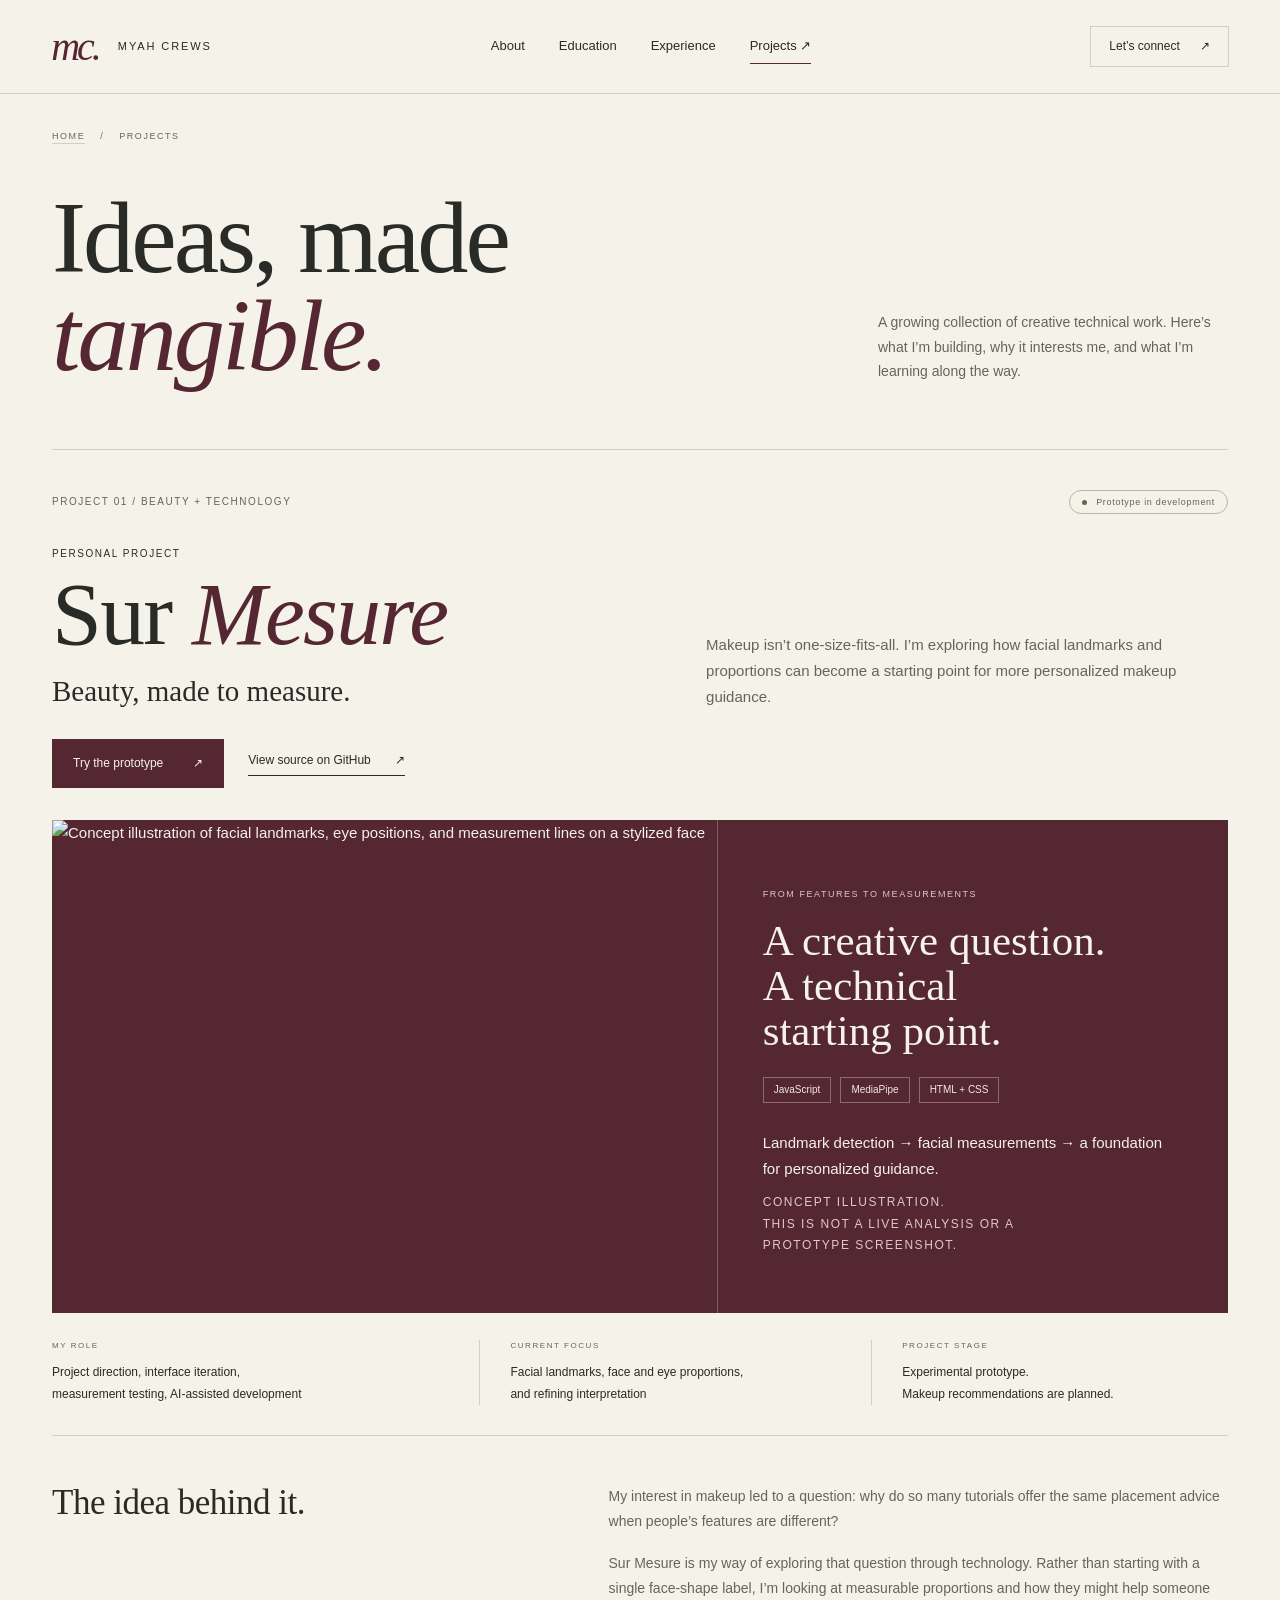
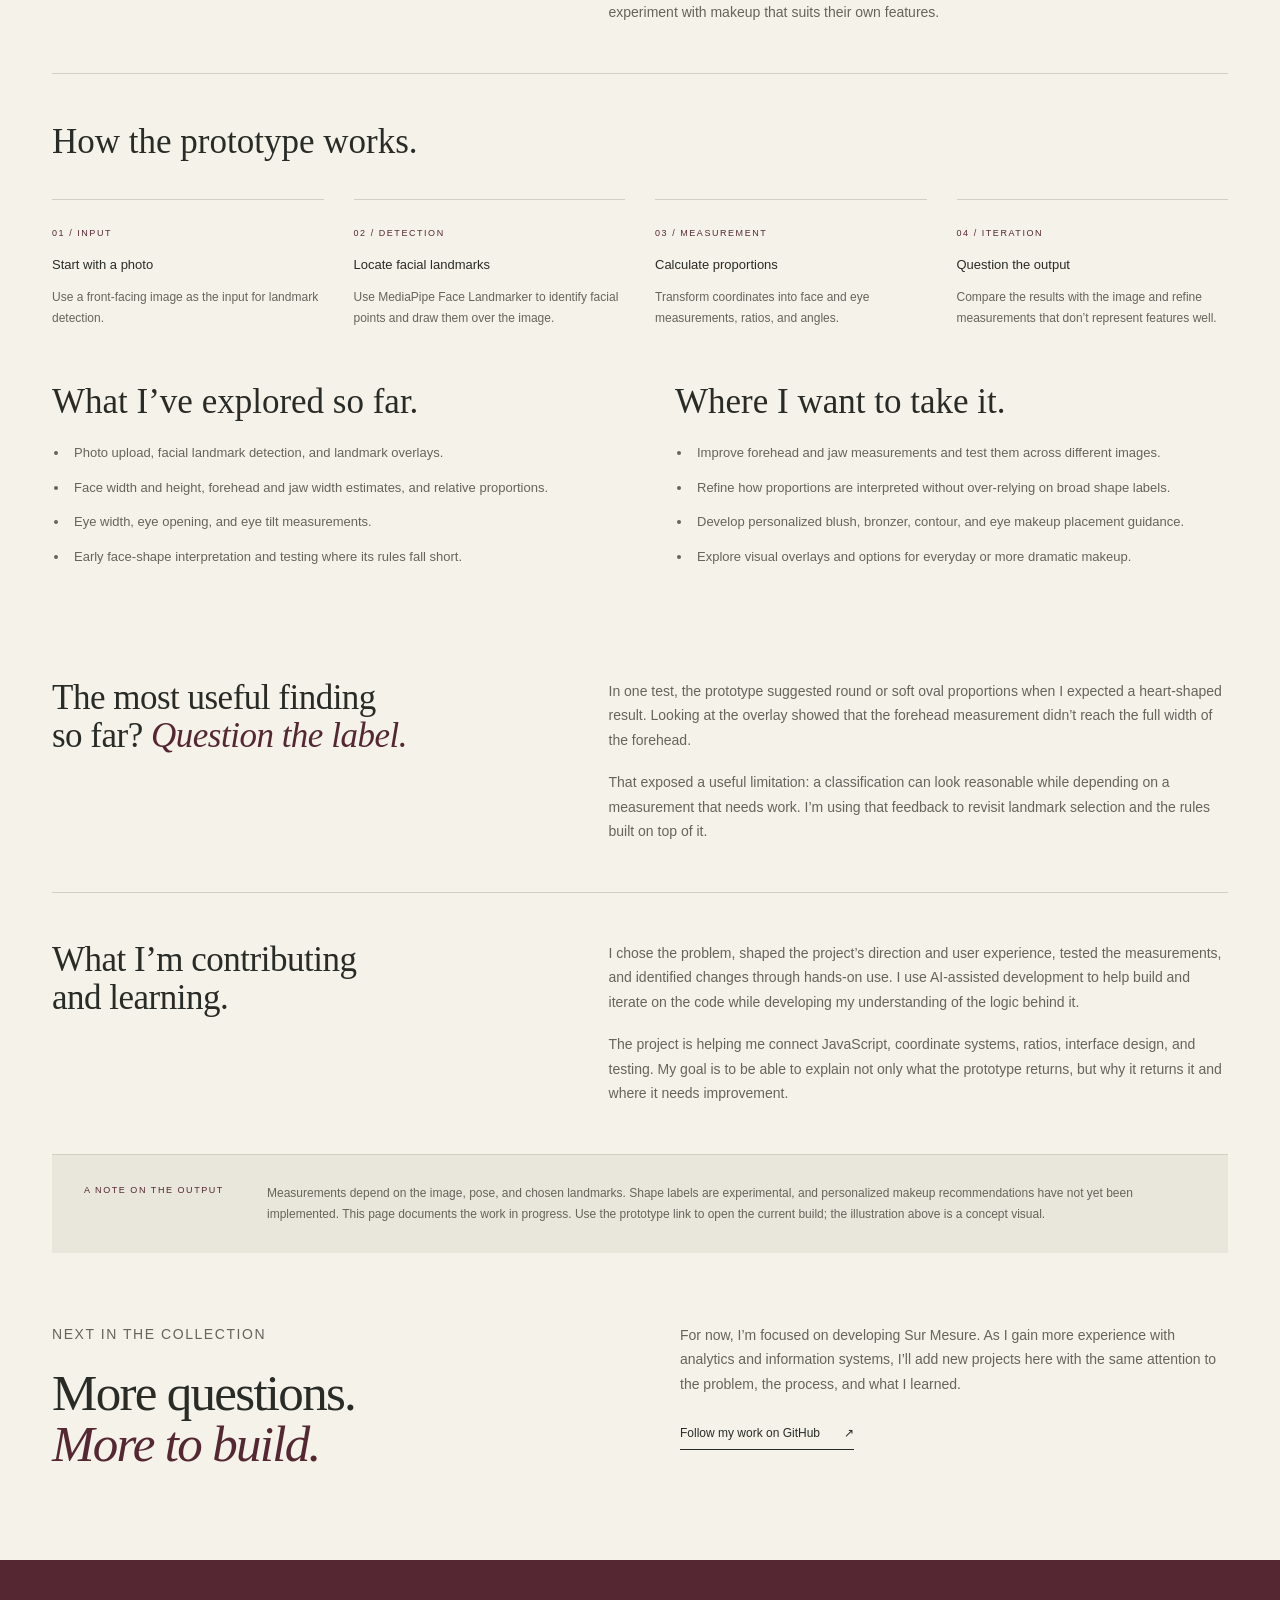
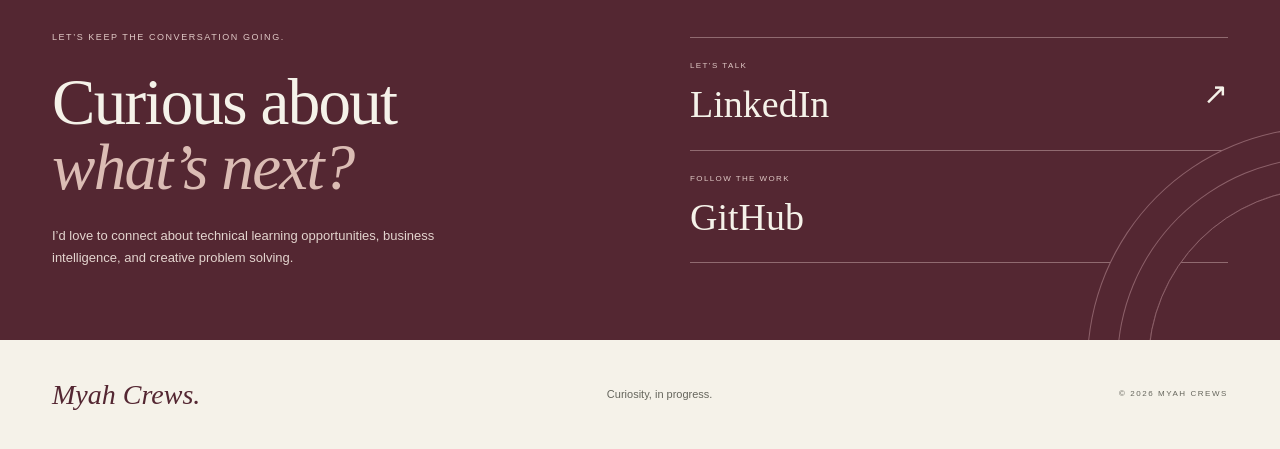
==== projects.html @ 81700fbe "Add files via upload" ====
<!doctype html>
<html lang="en">
<head>
  <meta charset="utf-8"><meta name="viewport" content="width=device-width, initial-scale=1"><meta name="theme-color" content="#542732">
  <title>Projects | Myah Crews</title>
  <meta name="description" content="Explore Sur Mesure, Myah Crews’s developing makeup analyzer, and the ideas, facial measurement work, and learning behind this creative technical project.">
  <meta property="og:title" content="Projects | Myah Crews"><meta property="og:description" content="Creative interests, technical experiments, and the thinking behind the work. Start with Sur Mesure, a personalized makeup analyzer in development."><meta property="og:type" content="website"><meta property="og:url" content="https://www.myahcrews.com/projects.html">
  <link rel="canonical" href="https://www.myahcrews.com/projects.html"><link rel="icon" type="image/svg+xml" href="assets/favicon.svg"><link rel="stylesheet" href="style.css">
</head>
<body>
  <a class="skip-link" href="#main">Skip to content</a>
  <header class="site-header"><a class="brand" href="index.html" aria-label="Myah Crews home"><span class="monogram" aria-hidden="true">mc.</span><span>MYAH CREWS</span></a><nav aria-label="Main navigation"><a href="index.html#about">About</a><a href="index.html#education">Education</a><a href="index.html#experience">Experience</a><a href="projects.html" aria-current="page">Projects <span aria-hidden="true">↗</span></a></nav><a class="header-connect" href="https://www.linkedin.com/in/myah-crews" target="_blank" rel="noopener noreferrer">Let’s connect <span aria-hidden="true">↗</span><span class="sr-only"> on LinkedIn (opens in a new tab)</span></a></header>
  <main id="main">
    <section class="projects-intro section-shell" aria-labelledby="projects-title"><div class="breadcrumbs"><a href="index.html">HOME</a><span aria-hidden="true">/</span><span>PROJECTS</span></div><div class="projects-intro-row"><h1 id="projects-title">Ideas, made<br><em>tangible.</em></h1><p>A growing collection of creative technical work. Here’s what I’m building, why it interests me, and what I’m learning along the way.</p></div></section>
    <article id="sur-mesure" class="project-detail section-shell" aria-labelledby="project-title">
      <div class="project-index"><span>PROJECT 01 / BEAUTY + TECHNOLOGY</span><span class="status"><span aria-hidden="true"></span>Prototype in development</span></div>
      <div class="project-detail-head"><div><p class="eyebrow">PERSONAL PROJECT</p><h2 id="project-title">Sur <em>Mesure</em></h2><p class="project-subtitle">Beauty, made to measure.</p></div><p>Makeup isn’t one-size-fits-all. I’m exploring how facial landmarks and proportions can become a starting point for more personalized makeup guidance.</p></div>
      <div class="project-actions project-launch"><a class="button button-dark" href="https://myahcrews.github.io/sur-measure/" target="_blank" rel="noopener noreferrer">Try the prototype <span aria-hidden="true">&#8599;</span><span class="sr-only"> (opens in a new tab)</span></a><a class="text-link" href="https://github.com/myahcrews/sur-measure" target="_blank" rel="noopener noreferrer">View source on GitHub <span aria-hidden="true">&#8599;</span><span class="sr-only"> (opens in a new tab)</span></a></div>
      <div class="case-visual"><img src="assets/face-study.svg" alt="Concept illustration of facial landmarks, eye positions, and measurement lines on a stylized face" width="620" height="460"><div class="case-visual-copy"><p class="eyebrow">FROM FEATURES TO MEASUREMENTS</p><h3>A creative question.<br>A technical<br>starting point.</h3><div class="tags" aria-label="Technologies"><span>JavaScript</span><span>MediaPipe</span><span>HTML + CSS</span></div><p>Landmark detection → facial measurements → a foundation for personalized guidance.</p><p class="visual-footnote">CONCEPT ILLUSTRATION.<br>THIS IS NOT A LIVE ANALYSIS OR A PROTOTYPE SCREENSHOT.</p></div></div>
      <dl class="project-overview"><div><dt>MY ROLE</dt><dd>Project direction, interface iteration,<br>measurement testing, AI-assisted development</dd></div><div><dt>CURRENT FOCUS</dt><dd>Facial landmarks, face and eye proportions,<br>and refining interpretation</dd></div><div><dt>PROJECT STAGE</dt><dd>Experimental prototype.<br>Makeup recommendations are planned.</dd></div></dl>
      <section class="case-section" aria-labelledby="why-title"><h3 id="why-title">The idea behind it.</h3><div><p>My interest in makeup led to a question: why do so many tutorials offer the same placement advice when people’s features are different?</p><p>Sur Mesure is my way of exploring that question through technology. Rather than starting with a single face-shape label, I’m looking at measurable proportions and how they might help someone experiment with makeup that suits their own features.</p></div></section>
      <section class="case-process" aria-labelledby="process-title"><h3 id="process-title">How the prototype works.</h3><ol class="process"><li class="process-step"><span>01 / INPUT</span><h4>Start with a photo</h4><p>Use a front-facing image as the input for landmark detection.</p></li><li class="process-step"><span>02 / DETECTION</span><h4>Locate facial landmarks</h4><p>Use MediaPipe Face Landmarker to identify facial points and draw them over the image.</p></li><li class="process-step"><span>03 / MEASUREMENT</span><h4>Calculate proportions</h4><p>Transform coordinates into face and eye measurements, ratios, and angles.</p></li><li class="process-step"><span>04 / ITERATION</span><h4>Question the output</h4><p>Compare the results with the image and refine measurements that don’t represent features well.</p></li></ol></section>
      <div class="case-columns"><section aria-labelledby="current-title"><h3 id="current-title">What I’ve explored so far.</h3><ul><li>Photo upload, facial landmark detection, and landmark overlays.</li><li>Face width and height, forehead and jaw width estimates, and relative proportions.</li><li>Eye width, eye opening, and eye tilt measurements.</li><li>Early face-shape interpretation and testing where its rules fall short.</li></ul></section><section aria-labelledby="next-title"><h3 id="next-title">Where I want to take it.</h3><ul><li>Improve forehead and jaw measurements and test them across different images.</li><li>Refine how proportions are interpreted without over-relying on broad shape labels.</li><li>Develop personalized blush, bronzer, contour, and eye makeup placement guidance.</li><li>Explore visual overlays and options for everyday or more dramatic makeup.</li></ul></section></div>
      <section class="case-section" aria-labelledby="learning-title"><h3 id="learning-title">The most useful finding<br>so far? <em>Question the label.</em></h3><div><p>In one test, the prototype suggested round or soft oval proportions when I expected a heart-shaped result. Looking at the overlay showed that the forehead measurement didn’t reach the full width of the forehead.</p><p>That exposed a useful limitation: a classification can look reasonable while depending on a measurement that needs work. I’m using that feedback to revisit landmark selection and the rules built on top of it.</p></div></section>
      <section class="case-section" aria-labelledby="contribution-title"><h3 id="contribution-title">What I’m contributing<br>and learning.</h3><div><p>I chose the problem, shaped the project’s direction and user experience, tested the measurements, and identified changes through hands-on use. I use AI-assisted development to help build and iterate on the code while developing my understanding of the logic behind it.</p><p>The project is helping me connect JavaScript, coordinate systems, ratios, interface design, and testing. My goal is to be able to explain not only what the prototype returns, but why it returns it and where it needs improvement.</p></div></section>
      <aside class="case-note" aria-label="Project limitations"><span class="note-label">A NOTE ON THE OUTPUT</span><p>Measurements depend on the image, pose, and chosen landmarks. Shape labels are experimental, and personalized makeup recommendations have not yet been implemented. This page documents the work in progress. Use the prototype link to open the current build; the illustration above is a concept visual.</p></aside>
    </article>
    <section class="project-next section-shell" aria-labelledby="future-title"><div><p class="eyebrow">NEXT IN THE COLLECTION</p><h2 id="future-title">More questions.<br><em>More to build.</em></h2></div><div><p>For now, I’m focused on developing Sur Mesure. As I gain more experience with analytics and information systems, I’ll add new projects here with the same attention to the problem, the process, and what I learned.</p><a class="text-link" href="https://github.com/myahcrews" target="_blank" rel="noopener noreferrer">Follow my work on GitHub <span aria-hidden="true">↗</span><span class="sr-only"> (opens in a new tab)</span></a></div></section>
    <section class="contact projects-contact" aria-labelledby="connect-title"><div class="section-shell contact-grid"><div><p class="eyebrow">LET’S KEEP THE CONVERSATION GOING.</p><h2 id="connect-title">Curious about<br><em>what’s next?</em></h2><p>I’d love to connect about technical learning opportunities, business intelligence, and creative problem solving.</p></div><div class="contact-links"><a href="https://www.linkedin.com/in/myah-crews" target="_blank" rel="noopener noreferrer"><span><small>LET’S TALK</small>LinkedIn</span><span aria-hidden="true">↗</span><span class="sr-only"> (opens in a new tab)</span></a><a href="https://github.com/myahcrews" target="_blank" rel="noopener noreferrer"><span><small>FOLLOW THE WORK</small>GitHub</span><span aria-hidden="true">↗</span><span class="sr-only"> (opens in a new tab)</span></a></div></div></section>
  </main>
  <footer class="site-footer section-shell"><a href="index.html" class="footer-name">Myah Crews.</a><p>Curiosity, in progress.</p><span>© 2026 MYAH CREWS</span></footer>
</body>
</html>
---- style.css ----
@font-face{font-family:Editorial;src:url('assets/editorial-regular.ttf') format('truetype');font-weight:500;font-style:normal;font-display:swap}
@font-face{font-family:Editorial;src:url('assets/editorial-italic.ttf') format('truetype');font-weight:500;font-style:italic;font-display:swap}
@font-face{font-family:DMSans;src:url('assets/dm-sans.ttf') format('truetype');font-weight:400;font-style:normal;font-display:swap}
:root{--paper:#f5f2e9;--ink:#292b27;--wine:#542732;--wine-dark:#3e1d26;--olive:#616748;--muted:#65655c;--line:#d2d0c3;--serif:Editorial,Georgia,serif;--sans:DMSans,'Helvetica Neue',Arial,sans-serif}
*{box-sizing:border-box}html{scroll-behavior:smooth;scroll-padding-top:110px}body{margin:0;background:var(--paper);color:var(--ink);font-family:var(--sans);font-size:15px;line-height:1.75;-webkit-font-smoothing:antialiased}a{color:inherit;text-decoration:none}a:focus-visible,summary:focus-visible{outline:3px solid var(--olive);outline-offset:6px}::selection{background:var(--wine);color:var(--paper)}img{display:block;max-width:100%;height:auto}h1,h2,h3,h4,p,figure{margin:0}h1,h2,h3{font-family:var(--serif);font-weight:500;line-height:1}h2{font-size:clamp(42px,4.6vw,66px);letter-spacing:-1.7px}h2 em,h3 em{color:var(--wine);font-weight:500}p+p{margin-top:18px}em{font-weight:500}.section-shell{width:min(1240px,calc(100% - 104px));margin-inline:auto}.section-space{padding-block:100px}.eyebrow,.section-kicker,.edition,.art-topline,.art-caption-note,.hero-bottomline,.intro-label,.education-strip dt,.preview-bar,.visual-footnote,.status,.tags,.row-number,.site-footer>span,.project-overview dt,.process-step>span,.note-label,.breadcrumbs,.project-index{font-size:10px;letter-spacing:1.55px;font-weight:400;line-height:1.6}.skip-link{position:fixed;left:24px;top:-80px;background:var(--wine);color:var(--paper);padding:12px 24px;z-index:100}.skip-link:focus{top:16px}.sr-only{position:absolute;width:1px;height:1px;padding:0;margin:-1px;overflow:hidden;clip:rect(0,0,0,0);white-space:nowrap;border:0}
.site-header{min-height:94px;padding:18px 4%;border-bottom:1px solid var(--line);display:flex;align-items:center;justify-content:space-between;gap:28px;background:var(--paper)}.brand{display:flex;gap:19px;align-items:center;font-size:11px;letter-spacing:1.9px;white-space:nowrap}.monogram{font-family:var(--serif);font-style:italic;font-size:40px;letter-spacing:-3px;color:var(--wine);line-height:1}.site-header nav{display:flex;gap:34px;font-size:13px}.site-header nav a{position:relative}.site-header nav a:after{content:'';position:absolute;bottom:-6px;left:0;width:0;height:1px;background:var(--wine);transition:width .2s}.site-header nav a:hover:after,.site-header nav a[aria-current=page]:after{width:100%}.header-connect{font-size:12px;border:1px solid var(--line);padding:9px 18px;display:flex;gap:20px;align-items:center}.header-connect:hover{border-color:var(--wine);color:var(--wine)}
.hero{padding-top:27px}.hero-topline{display:flex;justify-content:space-between;gap:20px}.hero-grid{display:grid;grid-template-columns:1.13fr 1fr;gap:70px;padding:40px 0 55px;align-items:center}.intro-label{color:var(--muted);text-transform:uppercase;margin-bottom:13px}.hero h1{font-size:clamp(104px,11.7vw,161px);letter-spacing:-6px;line-height:.78;position:relative;width:max-content;margin-bottom:37px}.hero h1 em{color:var(--wine);display:inline-block;margin-top:6px}.title-star{position:absolute;right:-59px;top:9px;font-family:var(--serif);font-size:48px;color:var(--olive)}.hero-description{max-width:440px;font-size:17px;line-height:1.7}.hero-focus{font-size:11px;line-height:1.8;margin-top:23px}.hero-focus>span{color:var(--muted)}.hero-actions{display:flex;align-items:center;gap:30px;margin-top:29px}.button{padding:13px 20px;display:inline-flex;justify-content:space-between;gap:30px;align-items:center;font-size:12px;line-height:1.8;transition:background .2s}.button-dark{background:var(--wine);color:var(--paper);border:1px solid var(--wine)}.button-dark:hover{background:var(--wine-dark)}.text-link{font-size:12px;display:inline-flex;align-items:center;justify-content:space-between;gap:24px;border-bottom:1px solid currentColor;padding-bottom:5px;line-height:1.6;max-width:max-content}.text-link:hover{color:var(--wine)}.hero-art{background:#e7e7db;position:relative;border:1px solid #cdcdbf;overflow:hidden}.art-topline{position:absolute;top:22px;left:25px;right:25px;display:flex;justify-content:space-between;font-size:9px;z-index:1}.hero-art img{width:100%}.hero-art figcaption{position:absolute;bottom:27px;left:29px;right:27px;display:flex;align-items:end;justify-content:space-between;gap:20px}.hero-art figcaption>span:first-child{font-family:var(--serif);font-size:36px;line-height:.95}.hero-art figcaption em{color:var(--wine)}.art-caption-note{font-size:8px;line-height:1.8;text-align:right}.hero-bottomline{display:flex;align-items:center;justify-content:space-between;gap:20px;padding:20px 0;border-block:1px solid var(--line);color:var(--muted);font-size:9px}.hero-bottomline>span[aria-hidden]{font-size:17px;color:var(--wine)}
.section-kicker{display:flex;justify-content:space-between;gap:24px;color:var(--muted);margin-bottom:39px}.about-grid{display:grid;grid-template-columns:1fr 1fr;gap:80px}.about-copy{max-width:545px;font-size:14px;color:var(--muted)}.about-copy .lead{font-size:20px;line-height:1.55;color:var(--ink);margin-bottom:24px}.education-strip{display:grid;grid-template-columns:repeat(4,1fr);border-block:1px solid var(--line);margin:54px 0 0;padding:24px 0;gap:25px}.education-strip>div+div{border-left:1px solid var(--line);padding-left:25px}.education-strip dt{color:var(--muted);font-size:9px;margin-bottom:10px}.education-strip dd{margin:0;font-size:12px;line-height:1.8}
.featured{background:#eae8de}.section-heading{display:flex;align-items:end;justify-content:space-between;gap:50px;margin-bottom:45px}.section-heading>p{max-width:290px;font-size:13px;color:var(--muted)}.featured-project{display:grid;grid-template-columns:1.15fr 1fr;gap:64px;align-items:center}.project-preview{background:var(--wine);position:relative;overflow:hidden;color:#f4e9e0}.preview-bar{position:absolute;top:25px;left:27px;right:27px;display:flex;justify-content:space-between;gap:20px;font-size:9px;z-index:1}.preview-bar>span+span{font-size:8px;letter-spacing:1px}.project-preview>img{width:100%;transition:transform .5s}.project-image-link:hover img{transform:scale(1.025)}.visual-footnote{position:absolute;left:27px;bottom:21px;right:24px;font-size:8px;color:#e0c8c9}.status{display:inline-flex;gap:9px;align-items:center;border:1px solid #b7b7a6;border-radius:20px;padding:4px 12px;font-size:9px;letter-spacing:.7px}.status>span{width:5px;height:5px;background:var(--olive);border-radius:50%}.project-category{color:var(--muted);font-size:9px;margin-top:24px}.featured-copy h3{font-size:66px;letter-spacing:-1.5px;margin:10px 0 19px}.project-subtitle{font-family:var(--serif);font-size:25px;line-height:1.3}.featured-copy>p:not(.project-subtitle):not(.eyebrow){font-size:13px;color:var(--muted);max-width:400px}.tags{display:flex;gap:9px;flex-wrap:wrap;letter-spacing:0;font-size:10px;margin:24px 0}.tags>span{border:1px solid var(--line);padding:4px 10px}
.experience-list{border-top:1px solid var(--line)}.experience-row{display:grid;grid-template-columns:1fr 1.3fr 40px;gap:65px;padding:33px 0;border-bottom:1px solid var(--line)}.experience-meta .eyebrow{font-size:8px;color:var(--muted)}.experience-meta h3{font-size:34px;margin-top:14px;line-height:1.05}.experience-body h4{font-size:13px;font-weight:400;margin:2px 0 12px}.experience-body p{font-size:13px;color:var(--muted)}.experience-body .experience-reflection{font-size:12px;margin-top:14px}.row-number{color:var(--muted);text-align:right}.learning{padding-top:0}.learning-grid{display:grid;grid-template-columns:1fr 1fr;gap:80px}.learning-grid>div>p{font-size:14px;color:var(--muted)}.learning-list{margin:25px 0 0}.learning-list>div{border-top:1px solid var(--line);padding:14px 0;display:grid;grid-template-columns:155px 1fr;gap:20px}.learning-list dt{font-size:11px}.learning-list dd{margin:0;font-size:12px;color:var(--muted)}
.contact{background:var(--wine);color:var(--paper);position:relative;overflow:hidden}.contact:after{content:'';position:absolute;width:350px;height:350px;right:-220px;bottom:-200px;border:1px solid #8d616a;border-radius:50%;box-shadow:0 0 0 30px var(--wine),0 0 0 31px #8d616a,0 0 0 60px var(--wine),0 0 0 61px #8d616a;pointer-events:none}.contact-grid{display:grid;grid-template-columns:1.3fr 1fr;gap:100px;align-items:center}.contact .eyebrow{font-size:9px;color:#dfc8c5}.contact h2{font-size:clamp(58px,6.5vw,90px);margin:25px 0}.contact h2 em{color:#dbbcb4}.contact-grid>div>p:last-child{max-width:390px;font-size:13px;color:#e3d4ce}.contact-links a{display:flex;justify-content:space-between;gap:20px;padding:24px 0;border-bottom:1px solid #906a70;font-family:var(--serif);font-size:38px;line-height:1.1}.contact-links a:first-child{border-top:1px solid #906a70}.contact-links small{display:block;font-family:var(--sans);font-size:8px;letter-spacing:1.4px;margin-bottom:13px;color:#dfc8c5}.contact-links a>span:nth-child(2){font-family:var(--sans);font-size:30px;align-self:center}.contact-links a:hover{color:#dbbcb4}.site-footer{display:flex;align-items:center;justify-content:space-between;gap:24px;padding-block:30px}.footer-name{font-family:var(--serif);font-size:28px;font-style:italic;color:var(--wine)}.site-footer>p{font-size:11px;color:var(--muted)}.site-footer>span{font-size:8px;color:var(--muted)}
/* Projects: the work, the reasoning, and what's next. */
.projects-intro{padding-top:35px;padding-bottom:65px}.breadcrumbs{color:var(--muted);font-size:9px;display:flex;gap:15px;margin-bottom:45px}.breadcrumbs a{border-bottom:1px solid var(--line)}.projects-intro-row{display:flex;align-items:end;justify-content:space-between;gap:60px}.projects-intro h1{font-size:clamp(68px,8vw,112px);letter-spacing:-3px;line-height:.95}.projects-intro h1 em{color:var(--wine)}.projects-intro-row>p{font-size:14px;max-width:350px;color:var(--muted)}.project-detail{border-top:1px solid var(--line);padding-top:40px}.project-index{display:flex;justify-content:space-between;align-items:center;gap:20px;color:var(--muted);margin-bottom:32px}.project-detail-head{display:grid;grid-template-columns:1.1fr 1fr;gap:80px;align-items:end;margin-bottom:40px}.project-detail-head h2{font-size:clamp(64px,7vw,98px);line-height:.9;margin:12px 0 18px}.project-detail-head .project-subtitle{font-size:29px}.project-detail-head>p{font-size:15px;color:var(--muted)}.case-visual{display:grid;grid-template-columns:1.3fr 1fr;background:var(--wine);color:var(--paper)}.case-visual>img{width:100%;height:100%;object-fit:contain}.case-visual-copy{border-left:1px solid #835a62;padding:45px 45px 35px;display:flex;flex-direction:column;justify-content:center}.case-visual-copy .eyebrow{font-size:9px;color:#dfc8c5}.case-visual-copy h3{font-size:43px;line-height:1.05;margin:17px 0 23px}.case-visual-copy>p:last-child{font-size:12px;color:#dfc8c5;max-width:300px}.case-visual-copy .tags{margin:0 0 27px}.case-visual-copy .tags>span{border-color:#906a70;color:#f1e9e0}.case-visual-copy .visual-footnote{position:static;line-height:1.8;margin-top:10px;font-size:8px}.project-overview{display:grid;grid-template-columns:1.1fr 1fr 1fr;gap:35px;border-bottom:1px solid var(--line);margin:0;padding:27px 0 30px}.project-overview>div+div{border-left:1px solid var(--line);padding-left:30px}.project-overview dt{font-size:8px;color:var(--muted);margin-bottom:9px}.project-overview dd{font-size:12px;margin:0;line-height:1.8}.case-section{display:grid;grid-template-columns:1fr 1.3fr;gap:80px;padding:48px 0;border-bottom:1px solid var(--line)}.case-section>h3{font-size:35px;letter-spacing:-.5px;line-height:1.1}.case-section>div>p{font-size:14px;color:var(--muted)}.process{display:grid;grid-template-columns:repeat(4,1fr);gap:30px;margin:40px 0 0;padding:0;list-style:none}.process-step{border-top:1px solid var(--line);padding-top:18px}.process-step>span{color:var(--wine);font-size:9px}.process-step h4{font-size:13px;font-weight:400;margin:10px 0}.process-step p{font-size:12px;color:var(--muted)}.case-process{padding-top:50px;padding-bottom:5px}.case-process>h3{font-size:35px}.case-columns{display:grid;grid-template-columns:1fr 1fr;gap:70px;padding:50px 0}.case-columns h3{font-size:35px;margin-bottom:23px}.case-columns ul{padding-left:17px;font-size:13px;color:var(--muted);margin:0}.case-columns li{margin-bottom:12px;padding-left:5px}.case-note{background:#e9e6db;padding:28px 32px;display:grid;grid-template-columns:155px 1fr;gap:28px}.note-label{color:var(--wine);font-size:9px}.case-note p{font-size:12px;color:var(--muted)}.project-next{padding-block:70px 90px;display:grid;grid-template-columns:1fr 1fr;gap:80px}.project-next h2{font-size:51px}.project-next p{font-size:14px;color:var(--muted);margin-bottom:23px}.projects-contact{padding-block:70px}.projects-contact h2{font-size:65px}.projects-contact .contact-grid{grid-template-columns:1fr 1fr}
@media(min-width:1500px){.hero-grid{gap:100px}.hero h1{font-size:173px}.hero-art{max-height:610px}.hero-art img{height:610px;object-fit:cover}}
@media(max-width:1050px){.section-shell{width:calc(100% - 70px)}.site-header{gap:20px}.site-header nav{gap:23px}.brand{gap:12px}.hero-grid{gap:40px}.hero h1{font-size:clamp(106px,12vw,132px)}.hero-description{font-size:15px}.hero-art figcaption>span:first-child{font-size:29px}.art-caption-note{font-size:7px}.about-grid,.learning-grid{gap:45px}.featured-project{gap:40px}.featured-copy h3{font-size:57px}.experience-row{gap:35px;grid-template-columns:1fr 1.25fr 25px}.contact-grid{gap:60px}.case-visual-copy{padding:30px}.case-visual-copy h3{font-size:36px}.case-section,.project-detail-head{gap:50px}.hero-actions{gap:20px}.button{gap:18px;padding-inline:16px}.education-strip{gap:20px}.education-strip>div+div{padding-left:18px}.learning-list>div{grid-template-columns:125px 1fr}}
@media(max-width:760px){html{scroll-padding-top:25px}.section-shell{width:calc(100% - 42px)}.section-space{padding-block:65px}.site-header{padding:16px 21px;min-height:80px;flex-wrap:wrap;gap:18px}.brand{font-size:10px;letter-spacing:1.3px}.monogram{font-size:35px}.site-header nav{gap:21px;font-size:12px;margin-left:auto}.header-connect{display:none}.hero-topline .eyebrow{font-size:8px;letter-spacing:1px}.edition{font-size:8px;white-space:nowrap}.hero-grid{gap:35px;padding-top:35px;padding-bottom:35px;grid-template-columns:1fr}.hero h1{font-size:clamp(116px,24vw,180px);letter-spacing:-5px;line-height:.8;margin-bottom:28px}.title-star{font-size:43px;right:-57px}.hero-description{max-width:490px;font-size:16px}.hero-focus{margin-top:20px}.hero-actions{margin-top:25px}.hero-art{max-width:100%;max-height:470px}.hero-art img{height:470px;width:100%;object-fit:cover}.hero-art figcaption>span:first-child{font-size:36px}.art-caption-note{font-size:8px}.hero-bottomline{font-size:7px;letter-spacing:.9px;gap:9px;text-align:center;padding-block:15px}.hero-bottomline>span[aria-hidden]{font-size:12px}.section-kicker{font-size:8px;gap:18px;letter-spacing:1.1px;margin-bottom:30px}.about-grid,.learning-grid{grid-template-columns:1fr;gap:28px}h2{font-size:48px;letter-spacing:-1px}.about-copy{max-width:none}.about-copy .lead{font-size:20px}.education-strip{grid-template-columns:1fr 1fr;margin-top:32px;gap:23px 25px;padding-block:24px}.education-strip>div+div{padding-left:0;border-left:0}.education-strip>div:nth-child(2n){padding-left:24px;border-left:1px solid var(--line)}.education-strip dd{font-size:12px}.education-strip dt{font-size:8px}.section-heading{gap:23px;margin-bottom:30px;align-items:start;flex-direction:column}.section-heading>p{max-width:420px}.featured-project{grid-template-columns:1fr;gap:30px}.featured-copy h3{font-size:64px}.featured-copy>p:not(.project-subtitle):not(.eyebrow){max-width:500px}.project-category{margin-top:18px}.preview-bar{font-size:8px;left:22px;right:22px}.preview-bar>span+span{font-size:7px}.visual-footnote{left:22px;font-size:7px}.experience-row{grid-template-columns:1fr;gap:20px;position:relative;padding:28px 0}.experience-meta h3{font-size:33px;margin-top:11px}.experience-body{max-width:550px}.row-number{position:absolute;top:29px;right:0}.experience-body h4{margin-top:0}.experience-meta{padding-right:30px}.experience-meta .eyebrow{font-size:7px;letter-spacing:1px}.learning{padding-top:0}.learning-list>div{grid-template-columns:140px 1fr;gap:20px}.contact-grid{grid-template-columns:1fr;gap:35px}.contact h2{font-size:70px;margin-block:20px}.contact-links a{font-size:35px;padding-block:20px}.contact-links small{font-size:8px}.contact-grid>div>p:last-child{max-width:430px}.site-footer{flex-wrap:wrap;gap:10px;padding-block:25px}.site-footer>p{margin-left:auto}.site-footer>span{width:100%;text-align:right;font-size:7px}.projects-intro{padding-top:24px;padding-bottom:40px}.breadcrumbs{margin-bottom:33px;font-size:8px}.projects-intro-row{display:block}.projects-intro h1{font-size:76px;letter-spacing:-2px;margin-bottom:27px}.projects-intro-row>p{max-width:500px;font-size:14px}.project-detail{padding-top:28px}.project-index{font-size:8px;margin-bottom:25px;align-items:start}.project-index .status{font-size:8px;white-space:nowrap;letter-spacing:.4px}.project-detail-head{grid-template-columns:1fr;gap:25px;margin-bottom:28px}.project-detail-head h2{font-size:75px}.project-detail-head .project-subtitle{font-size:26px}.case-visual{grid-template-columns:1fr}.case-visual>img{max-height:440px}.case-visual-copy{border-left:0;border-top:1px solid #835a62;padding:26px}.case-visual-copy h3{font-size:37px}.case-visual-copy>p:last-child{max-width:none}.project-overview{grid-template-columns:1fr;gap:18px;padding-block:24px}.project-overview>div+div{border-left:0;border-top:1px solid var(--line);padding-left:0;padding-top:18px}.project-overview dd{font-size:12px}.case-section{grid-template-columns:1fr;gap:20px;padding-block:32px}.case-section>h3{font-size:33px}.case-process{padding-top:35px}.case-process>h3{font-size:33px}.process{grid-template-columns:1fr 1fr;gap:27px;margin-top:26px}.case-columns{grid-template-columns:1fr;gap:30px;padding-block:35px}.case-columns h3{font-size:33px;margin-bottom:18px}.case-note{grid-template-columns:1fr;gap:12px;padding:25px}.project-next{grid-template-columns:1fr;gap:22px;padding-block:45px 65px}.project-next h2{font-size:47px}.projects-contact .contact-grid{grid-template-columns:1fr}.projects-contact h2{font-size:61px}}
@media(max-width:390px){.site-header{gap:10px}.brand{gap:9px;font-size:9px}.site-header nav{gap:14px;font-size:11px}.monogram{font-size:31px}.hero-topline{gap:10px}.hero-topline .eyebrow{font-size:7px}.edition{font-size:7px}.hero h1{font-size:113px}.title-star{font-size:35px;right:-43px}.hero-art img{height:380px}.art-caption-note{font-size:7px}.hero-bottomline{letter-spacing:.45px;font-size:6.5px}.section-kicker{font-size:7px;letter-spacing:.75px}h2{font-size:43px}.preview-bar>span+span{font-size:6px}.learning-list>div{grid-template-columns:115px 1fr;gap:15px}.contact h2{font-size:63px}.projects-intro h1{font-size:67px}.project-index{font-size:7px;letter-spacing:.8px}.project-detail-head h2{font-size:69px}}
@media(prefers-reduced-motion:reduce){html{scroll-behavior:auto}*,*:before,*:after{transition:none!important;animation:none!important}}

/* Expanded education and experience. */
.about{padding-bottom:70px}
.education{border-top:1px solid var(--line);padding-top:70px}
.education-heading{display:grid;grid-template-columns:1fr 1fr;gap:80px;align-items:start}
.education-heading .eyebrow{color:var(--muted);font-size:10px;margin-bottom:18px}
.education-date{font-size:14px;color:var(--muted);margin-top:23px}
.education-program h3{font-size:39px;line-height:1.12;color:var(--wine)}
.education-minor{font-size:17px;margin-top:18px}
.education-program>p:last-child{font-size:15px;color:var(--muted);margin-top:23px}
.education-depth{display:grid;grid-template-columns:1fr 1fr;gap:65px;margin-top:48px;padding-top:33px;border-top:1px solid var(--line)}
.education-depth>section+section{border-left:1px solid var(--line);padding-left:40px}
.education-depth .eyebrow{font-size:9px;color:var(--muted);margin-bottom:17px}
.education-depth h3{font-size:33px;line-height:1.1;margin-bottom:22px}
.education-depth p:not(.eyebrow){font-size:14px;color:var(--muted)}
.education-coursework{list-style:none;padding:0;margin:0}
.education-coursework li+li{margin-top:18px}
.education-coursework strong{display:block;font-size:14px;font-weight:400;color:var(--ink);margin-bottom:4px}
.education-coursework span{display:block;font-size:13px;color:var(--muted)}
.experience-row{grid-template-columns:0.85fr 1.5fr 25px;gap:55px;padding-block:45px}
.experience-meta .eyebrow{font-size:9px;letter-spacing:1.1px}
.experience-meta h3{font-size:40px;margin-top:19px}
.experience-location{font-size:13px;color:var(--muted);margin-top:15px}
.experience-meta .tags{margin-top:20px;margin-bottom:0}
.experience-meta .tags span{font-size:10px}
.experience-body h4{font-size:18px;margin-bottom:15px;color:var(--wine)}
.experience-body p{font-size:15px}
.experience-body ul{margin:18px 0 24px;padding-left:19px;font-size:14px;color:var(--muted)}
.experience-body li{padding-left:4px;margin-bottom:11px}
.experience-takeaway{border-left:2px solid var(--olive);padding:4px 0 4px 18px}
.experience-takeaway .eyebrow{font-size:8px;letter-spacing:1.2px;color:var(--olive)}
.experience-takeaway p{font-size:13px;margin-top:7px}
@media(max-width:1050px){.education-heading{gap:45px}.education-depth{gap:35px}.education-depth>section+section{padding-left:30px}.education-program h3{font-size:34px}.experience-row{gap:35px;grid-template-columns:.9fr 1.5fr 20px}.experience-meta h3{font-size:35px}}
@media(max-width:760px){.site-header nav{width:100%;justify-content:space-between;margin-left:0}.about{padding-bottom:45px}.education{padding-top:45px}.education-heading,.education-depth{grid-template-columns:1fr;gap:30px}.education-depth{margin-top:32px;padding-top:26px}.education-depth>section+section{padding-left:0;border-left:0;border-top:1px solid var(--line);padding-top:27px}.education-program h3{font-size:35px}.education-heading .eyebrow{font-size:9px}.education-depth h3{font-size:32px}.education-date{margin-top:18px}.experience-row{grid-template-columns:1fr;gap:25px;padding-block:32px}.experience-meta h3{font-size:37px}.experience-meta .eyebrow{font-size:8px;padding-right:15px}.experience-body h4{font-size:18px}.experience-body p{font-size:15px}.experience-takeaway p{font-size:13px}.row-number{top:32px}.experience-meta .tags{margin-top:15px}.experience-meta{padding-right:12px}}

/* Direct access to the separately published analyzer and its source. */
.project-actions{display:flex;gap:24px;flex-wrap:wrap;align-items:center;margin-top:26px}
.project-launch{margin-top:-12px;margin-bottom:32px}
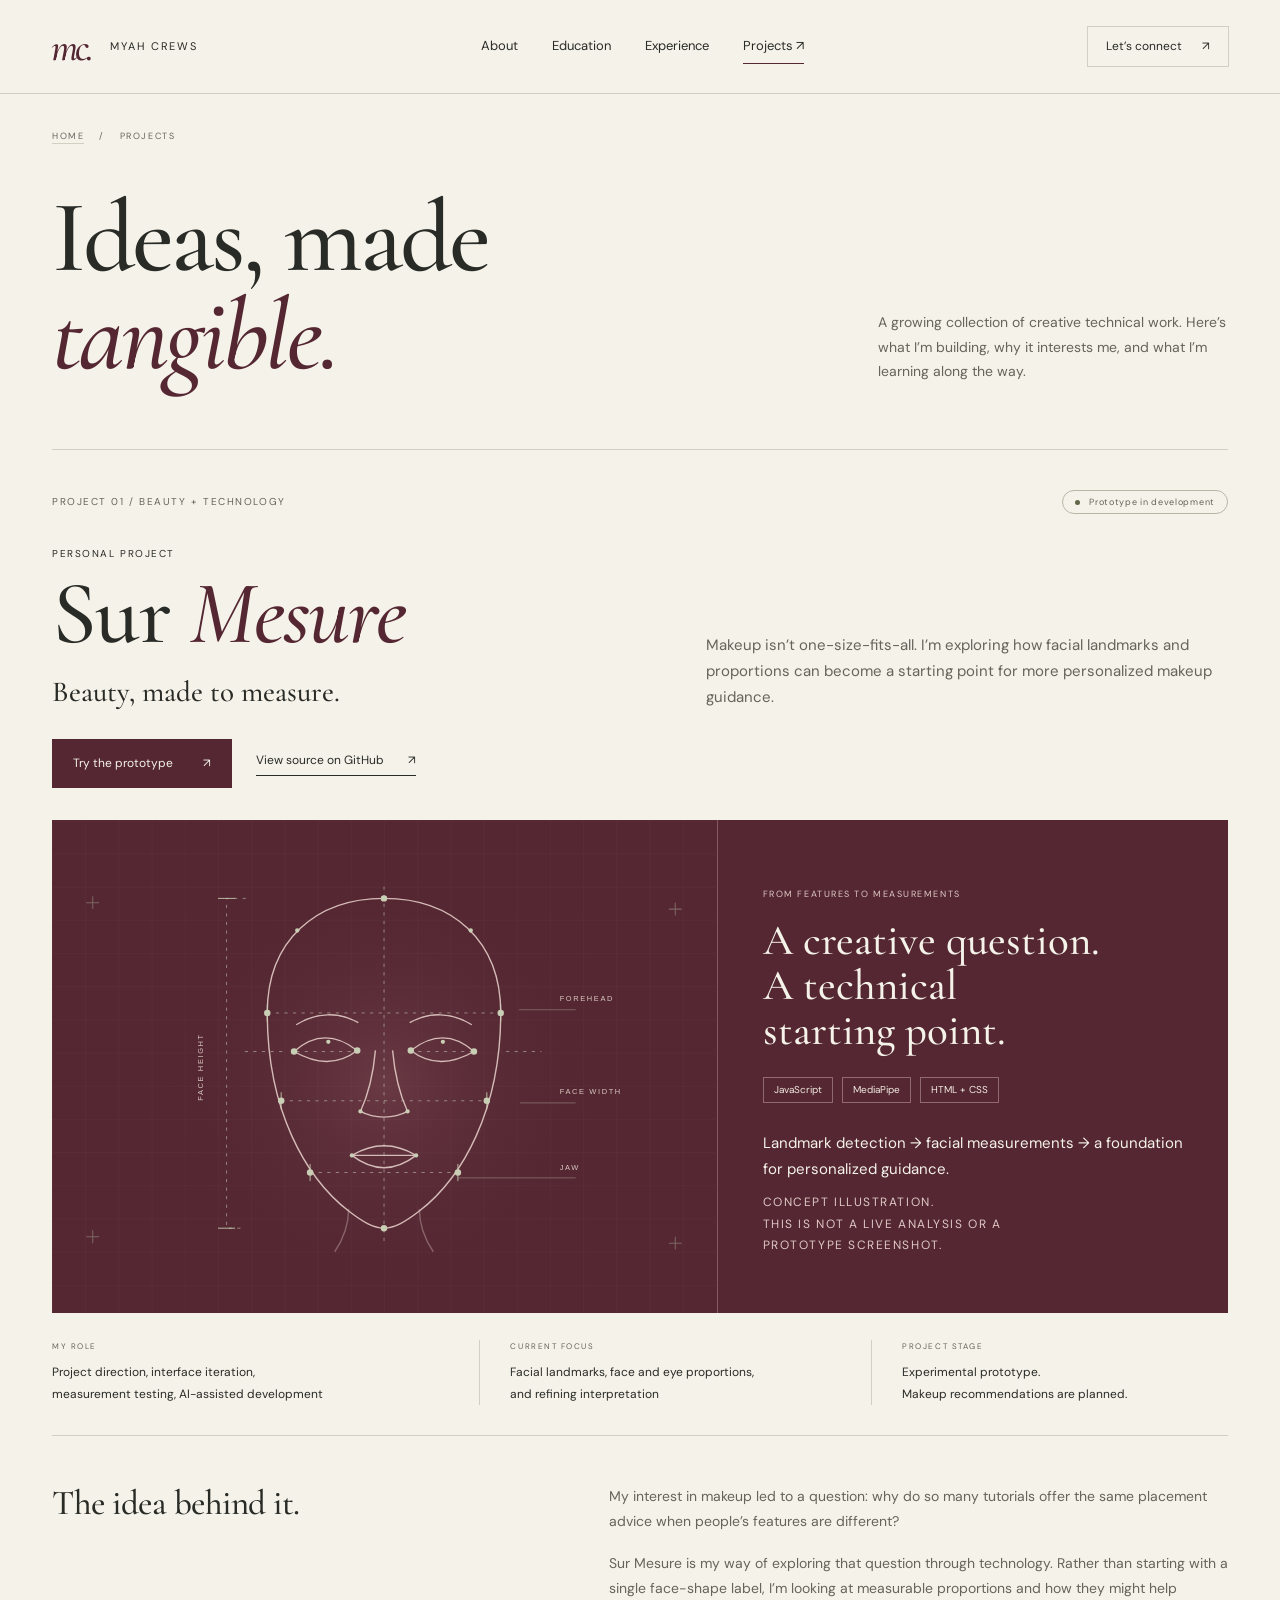
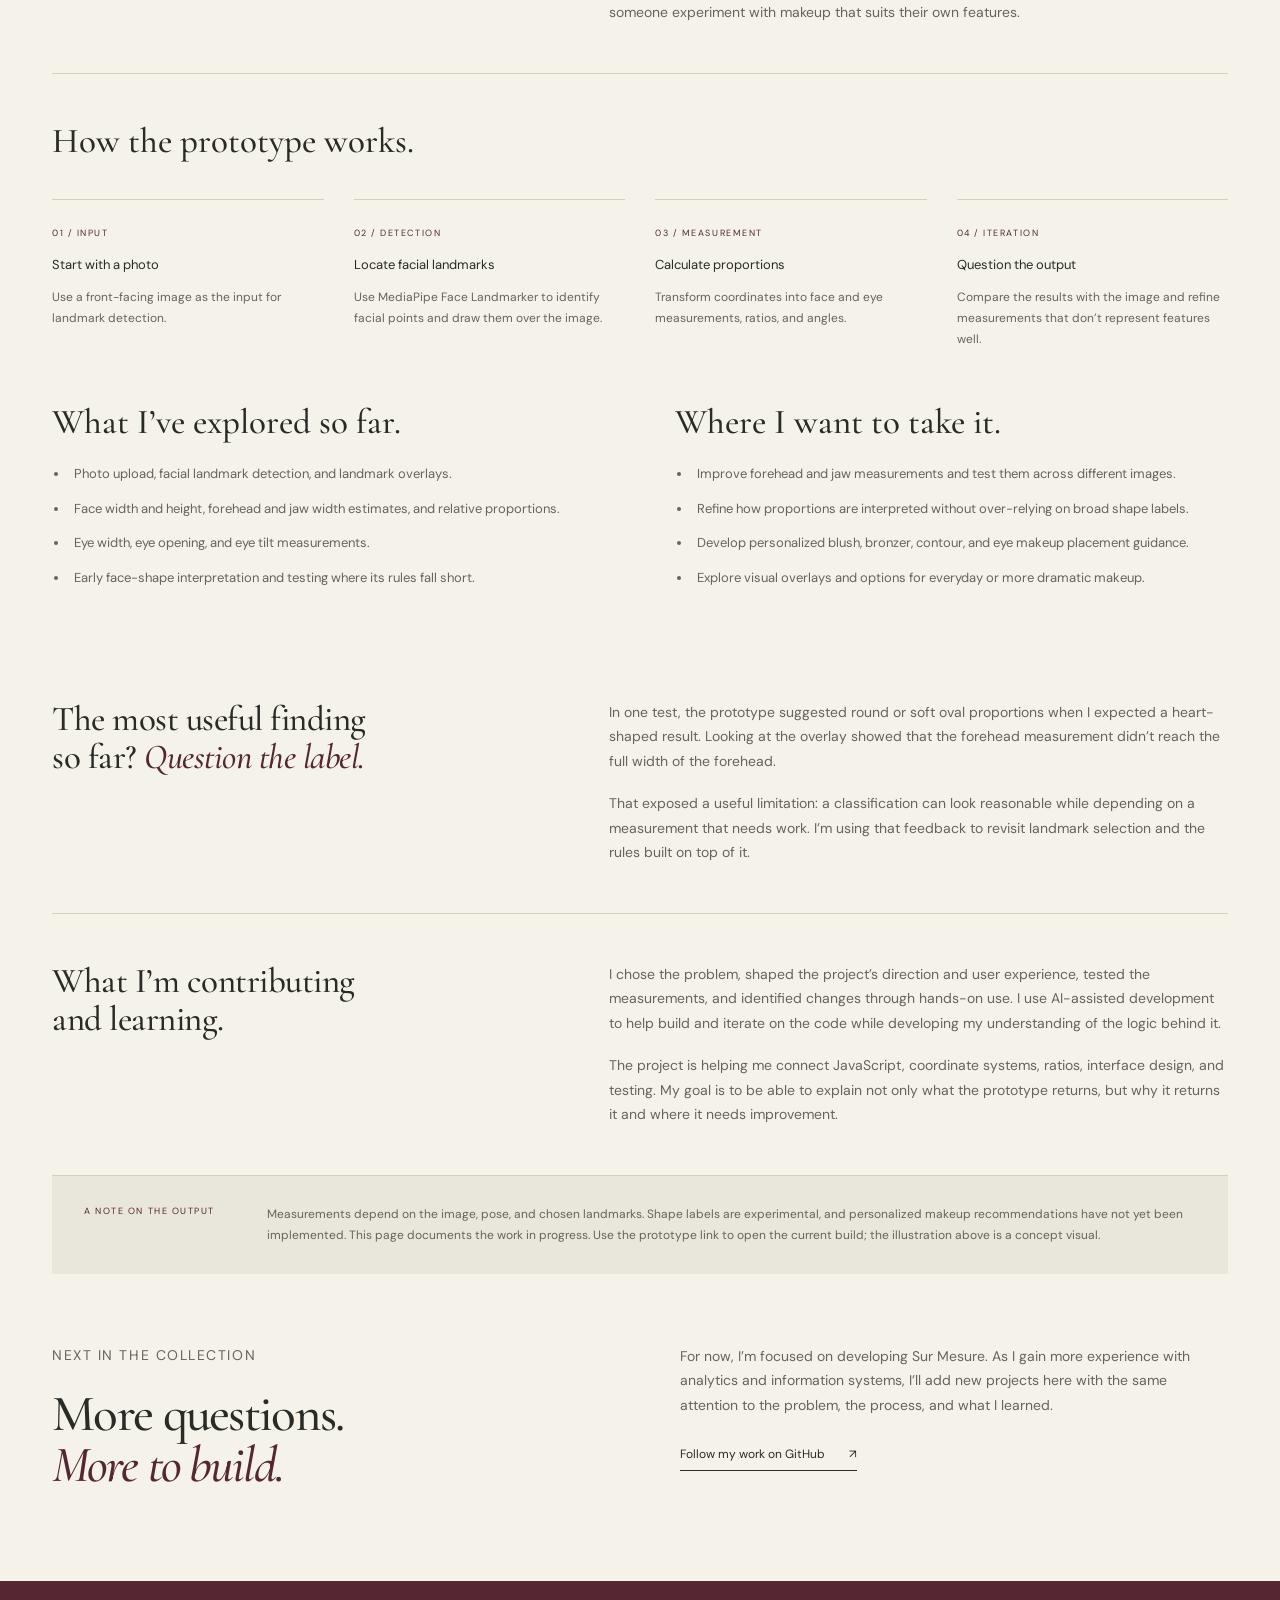
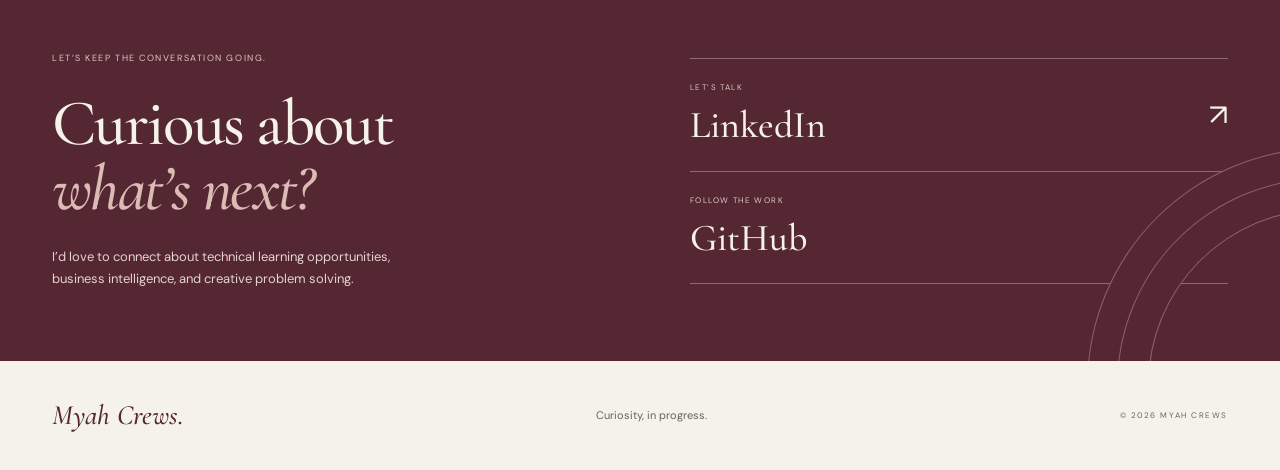
==== commit 0036cc0d: "Add files via upload" ====
--- a/projects.html
+++ b/projects.html
@@ -5,18 +5,18 @@
   <title>Projects | Myah Crews</title>
   <meta name="description" content="Explore Sur Mesure, Myah Crews’s developing makeup analyzer, and the ideas, facial measurement work, and learning behind this creative technical project.">
   <meta property="og:title" content="Projects | Myah Crews"><meta property="og:description" content="Creative interests, technical experiments, and the thinking behind the work. Start with Sur Mesure, a personalized makeup analyzer in development."><meta property="og:type" content="website"><meta property="og:url" content="https://www.myahcrews.com/projects.html">
-  <link rel="canonical" href="https://www.myahcrews.com/projects.html"><link rel="icon" type="image/svg+xml" href="assets/favicon.svg"><link rel="stylesheet" href="style.css">
+  <link rel="canonical" href="https://www.myahcrews.com/projects.html"><link rel="icon" type="image/svg+xml" href="assets/favicon.svg?v=20261020-2"><link rel="stylesheet" href="style.css?v=20261020-2">
 </head>
 <body>
   <a class="skip-link" href="#main">Skip to content</a>
-  <header class="site-header"><a class="brand" href="index.html" aria-label="Myah Crews home"><span class="monogram" aria-hidden="true">mc.</span><span>MYAH CREWS</span></a><nav aria-label="Main navigation"><a href="index.html#about">About</a><a href="index.html#education">Education</a><a href="index.html#experience">Experience</a><a href="projects.html" aria-current="page">Projects <span aria-hidden="true">↗</span></a></nav><a class="header-connect" href="https://www.linkedin.com/in/myah-crews" target="_blank" rel="noopener noreferrer">Let’s connect <span aria-hidden="true">↗</span><span class="sr-only"> on LinkedIn (opens in a new tab)</span></a></header>
+  <header class="site-header"><a class="brand" href="index.html?v=20261020-2" aria-label="Myah Crews home"><span class="monogram" aria-hidden="true">mc.</span><span>MYAH CREWS</span></a><nav aria-label="Main navigation"><a href="index.html?v=20261020-2#about">About</a><a href="index.html?v=20261020-2#education">Education</a><a href="index.html?v=20261020-2#experience">Experience</a><a href="projects.html?v=20261020-2" aria-current="page">Projects <span aria-hidden="true">↗</span></a></nav><a class="header-connect" href="https://www.linkedin.com/in/myah-crews" target="_blank" rel="noopener noreferrer">Let’s connect <span aria-hidden="true">↗</span><span class="sr-only"> on LinkedIn (opens in a new tab)</span></a></header>
   <main id="main">
-    <section class="projects-intro section-shell" aria-labelledby="projects-title"><div class="breadcrumbs"><a href="index.html">HOME</a><span aria-hidden="true">/</span><span>PROJECTS</span></div><div class="projects-intro-row"><h1 id="projects-title">Ideas, made<br><em>tangible.</em></h1><p>A growing collection of creative technical work. Here’s what I’m building, why it interests me, and what I’m learning along the way.</p></div></section>
+    <section class="projects-intro section-shell" aria-labelledby="projects-title"><div class="breadcrumbs"><a href="index.html?v=20261020-2">HOME</a><span aria-hidden="true">/</span><span>PROJECTS</span></div><div class="projects-intro-row"><h1 id="projects-title">Ideas, made<br><em>tangible.</em></h1><p>A growing collection of creative technical work. Here’s what I’m building, why it interests me, and what I’m learning along the way.</p></div></section>
     <article id="sur-mesure" class="project-detail section-shell" aria-labelledby="project-title">
       <div class="project-index"><span>PROJECT 01 / BEAUTY + TECHNOLOGY</span><span class="status"><span aria-hidden="true"></span>Prototype in development</span></div>
       <div class="project-detail-head"><div><p class="eyebrow">PERSONAL PROJECT</p><h2 id="project-title">Sur <em>Mesure</em></h2><p class="project-subtitle">Beauty, made to measure.</p></div><p>Makeup isn’t one-size-fits-all. I’m exploring how facial landmarks and proportions can become a starting point for more personalized makeup guidance.</p></div>
       <div class="project-actions project-launch"><a class="button button-dark" href="https://myahcrews.github.io/sur-measure/" target="_blank" rel="noopener noreferrer">Try the prototype <span aria-hidden="true">&#8599;</span><span class="sr-only"> (opens in a new tab)</span></a><a class="text-link" href="https://github.com/myahcrews/sur-measure" target="_blank" rel="noopener noreferrer">View source on GitHub <span aria-hidden="true">&#8599;</span><span class="sr-only"> (opens in a new tab)</span></a></div>
-      <div class="case-visual"><img src="assets/face-study.svg" alt="Concept illustration of facial landmarks, eye positions, and measurement lines on a stylized face" width="620" height="460"><div class="case-visual-copy"><p class="eyebrow">FROM FEATURES TO MEASUREMENTS</p><h3>A creative question.<br>A technical<br>starting point.</h3><div class="tags" aria-label="Technologies"><span>JavaScript</span><span>MediaPipe</span><span>HTML + CSS</span></div><p>Landmark detection → facial measurements → a foundation for personalized guidance.</p><p class="visual-footnote">CONCEPT ILLUSTRATION.<br>THIS IS NOT A LIVE ANALYSIS OR A PROTOTYPE SCREENSHOT.</p></div></div>
+      <div class="case-visual"><img src="assets/face-study.svg?v=20261020-2" alt="Concept illustration of facial landmarks, eye positions, and measurement lines on a stylized face" width="620" height="460"><div class="case-visual-copy"><p class="eyebrow">FROM FEATURES TO MEASUREMENTS</p><h3>A creative question.<br>A technical<br>starting point.</h3><div class="tags" aria-label="Technologies"><span>JavaScript</span><span>MediaPipe</span><span>HTML + CSS</span></div><p>Landmark detection → facial measurements → a foundation for personalized guidance.</p><p class="visual-footnote">CONCEPT ILLUSTRATION.<br>THIS IS NOT A LIVE ANALYSIS OR A PROTOTYPE SCREENSHOT.</p></div></div>
       <dl class="project-overview"><div><dt>MY ROLE</dt><dd>Project direction, interface iteration,<br>measurement testing, AI-assisted development</dd></div><div><dt>CURRENT FOCUS</dt><dd>Facial landmarks, face and eye proportions,<br>and refining interpretation</dd></div><div><dt>PROJECT STAGE</dt><dd>Experimental prototype.<br>Makeup recommendations are planned.</dd></div></dl>
       <section class="case-section" aria-labelledby="why-title"><h3 id="why-title">The idea behind it.</h3><div><p>My interest in makeup led to a question: why do so many tutorials offer the same placement advice when people’s features are different?</p><p>Sur Mesure is my way of exploring that question through technology. Rather than starting with a single face-shape label, I’m looking at measurable proportions and how they might help someone experiment with makeup that suits their own features.</p></div></section>
       <section class="case-process" aria-labelledby="process-title"><h3 id="process-title">How the prototype works.</h3><ol class="process"><li class="process-step"><span>01 / INPUT</span><h4>Start with a photo</h4><p>Use a front-facing image as the input for landmark detection.</p></li><li class="process-step"><span>02 / DETECTION</span><h4>Locate facial landmarks</h4><p>Use MediaPipe Face Landmarker to identify facial points and draw them over the image.</p></li><li class="process-step"><span>03 / MEASUREMENT</span><h4>Calculate proportions</h4><p>Transform coordinates into face and eye measurements, ratios, and angles.</p></li><li class="process-step"><span>04 / ITERATION</span><h4>Question the output</h4><p>Compare the results with the image and refine measurements that don’t represent features well.</p></li></ol></section>
@@ -28,6 +28,6 @@
     <section class="project-next section-shell" aria-labelledby="future-title"><div><p class="eyebrow">NEXT IN THE COLLECTION</p><h2 id="future-title">More questions.<br><em>More to build.</em></h2></div><div><p>For now, I’m focused on developing Sur Mesure. As I gain more experience with analytics and information systems, I’ll add new projects here with the same attention to the problem, the process, and what I learned.</p><a class="text-link" href="https://github.com/myahcrews" target="_blank" rel="noopener noreferrer">Follow my work on GitHub <span aria-hidden="true">↗</span><span class="sr-only"> (opens in a new tab)</span></a></div></section>
     <section class="contact projects-contact" aria-labelledby="connect-title"><div class="section-shell contact-grid"><div><p class="eyebrow">LET’S KEEP THE CONVERSATION GOING.</p><h2 id="connect-title">Curious about<br><em>what’s next?</em></h2><p>I’d love to connect about technical learning opportunities, business intelligence, and creative problem solving.</p></div><div class="contact-links"><a href="https://www.linkedin.com/in/myah-crews" target="_blank" rel="noopener noreferrer"><span><small>LET’S TALK</small>LinkedIn</span><span aria-hidden="true">↗</span><span class="sr-only"> (opens in a new tab)</span></a><a href="https://github.com/myahcrews" target="_blank" rel="noopener noreferrer"><span><small>FOLLOW THE WORK</small>GitHub</span><span aria-hidden="true">↗</span><span class="sr-only"> (opens in a new tab)</span></a></div></div></section>
   </main>
-  <footer class="site-footer section-shell"><a href="index.html" class="footer-name">Myah Crews.</a><p>Curiosity, in progress.</p><span>© 2026 MYAH CREWS</span></footer>
+  <footer class="site-footer section-shell"><a href="index.html?v=20261020-2" class="footer-name">Myah Crews.</a><p>Curiosity, in progress.</p><span>© 2026 MYAH CREWS</span></footer>
 </body>
 </html>
--- a/style.css
+++ b/style.css
@@ -1,6 +1,6 @@
-@font-face{font-family:Editorial;src:url('assets/editorial-regular.ttf') format('truetype');font-weight:500;font-style:normal;font-display:swap}
-@font-face{font-family:Editorial;src:url('assets/editorial-italic.ttf') format('truetype');font-weight:500;font-style:italic;font-display:swap}
-@font-face{font-family:DMSans;src:url('assets/dm-sans.ttf') format('truetype');font-weight:400;font-style:normal;font-display:swap}
+@font-face{font-family:Editorial;src:url('assets/editorial-regular.ttf?v=20261020-2') format('truetype');font-weight:500;font-style:normal;font-display:swap}
+@font-face{font-family:Editorial;src:url('assets/editorial-italic.ttf?v=20261020-2') format('truetype');font-weight:500;font-style:italic;font-display:swap}
+@font-face{font-family:DMSans;src:url('assets/dm-sans.ttf?v=20261020-2') format('truetype');font-weight:400;font-style:normal;font-display:swap}
 :root{--paper:#f5f2e9;--ink:#292b27;--wine:#542732;--wine-dark:#3e1d26;--olive:#616748;--muted:#65655c;--line:#d2d0c3;--serif:Editorial,Georgia,serif;--sans:DMSans,'Helvetica Neue',Arial,sans-serif}
 *{box-sizing:border-box}html{scroll-behavior:smooth;scroll-padding-top:110px}body{margin:0;background:var(--paper);color:var(--ink);font-family:var(--sans);font-size:15px;line-height:1.75;-webkit-font-smoothing:antialiased}a{color:inherit;text-decoration:none}a:focus-visible,summary:focus-visible{outline:3px solid var(--olive);outline-offset:6px}::selection{background:var(--wine);color:var(--paper)}img{display:block;max-width:100%;height:auto}h1,h2,h3,h4,p,figure{margin:0}h1,h2,h3{font-family:var(--serif);font-weight:500;line-height:1}h2{font-size:clamp(42px,4.6vw,66px);letter-spacing:-1.7px}h2 em,h3 em{color:var(--wine);font-weight:500}p+p{margin-top:18px}em{font-weight:500}.section-shell{width:min(1240px,calc(100% - 104px));margin-inline:auto}.section-space{padding-block:100px}.eyebrow,.section-kicker,.edition,.art-topline,.art-caption-note,.hero-bottomline,.intro-label,.education-strip dt,.preview-bar,.visual-footnote,.status,.tags,.row-number,.site-footer>span,.project-overview dt,.process-step>span,.note-label,.breadcrumbs,.project-index{font-size:10px;letter-spacing:1.55px;font-weight:400;line-height:1.6}.skip-link{position:fixed;left:24px;top:-80px;background:var(--wine);color:var(--paper);padding:12px 24px;z-index:100}.skip-link:focus{top:16px}.sr-only{position:absolute;width:1px;height:1px;padding:0;margin:-1px;overflow:hidden;clip:rect(0,0,0,0);white-space:nowrap;border:0}
 .site-header{min-height:94px;padding:18px 4%;border-bottom:1px solid var(--line);display:flex;align-items:center;justify-content:space-between;gap:28px;background:var(--paper)}.brand{display:flex;gap:19px;align-items:center;font-size:11px;letter-spacing:1.9px;white-space:nowrap}.monogram{font-family:var(--serif);font-style:italic;font-size:40px;letter-spacing:-3px;color:var(--wine);line-height:1}.site-header nav{display:flex;gap:34px;font-size:13px}.site-header nav a{position:relative}.site-header nav a:after{content:'';position:absolute;bottom:-6px;left:0;width:0;height:1px;background:var(--wine);transition:width .2s}.site-header nav a:hover:after,.site-header nav a[aria-current=page]:after{width:100%}.header-connect{font-size:12px;border:1px solid var(--line);padding:9px 18px;display:flex;gap:20px;align-items:center}.header-connect:hover{border-color:var(--wine);color:var(--wine)}
